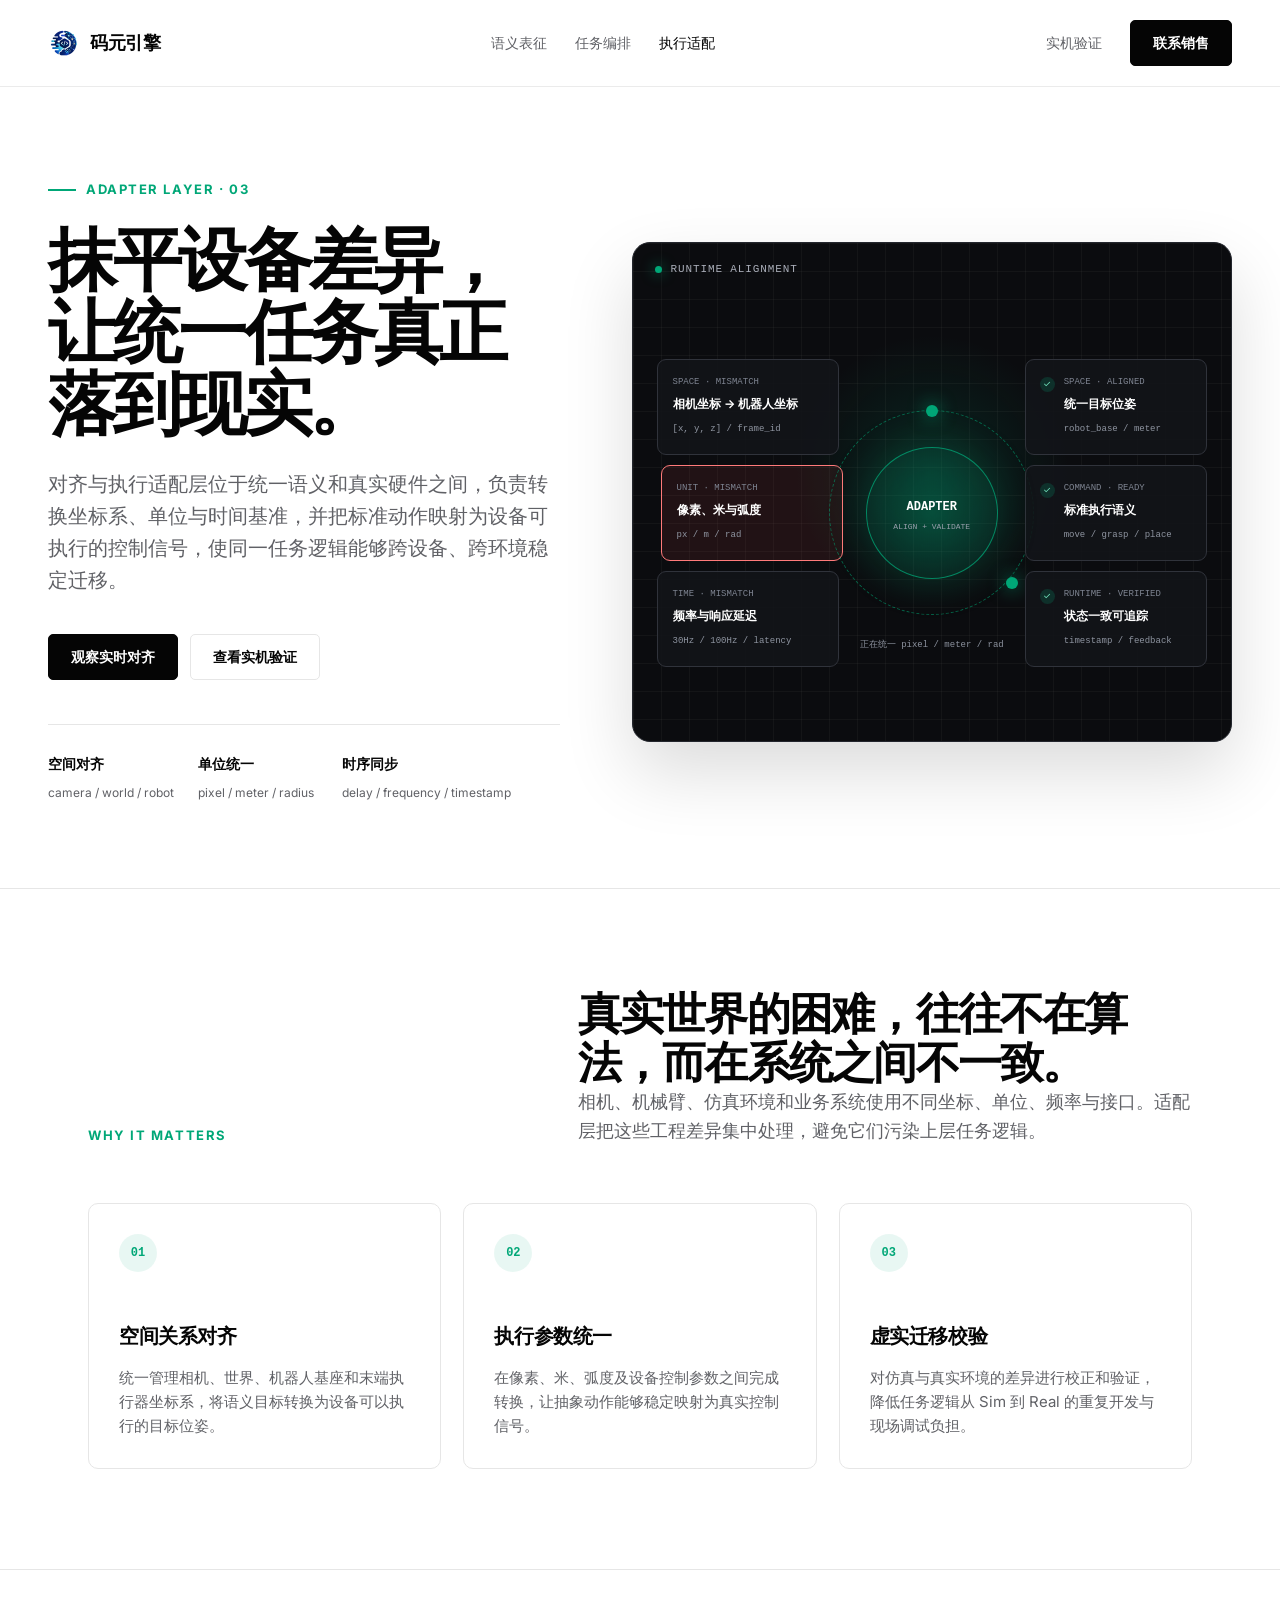
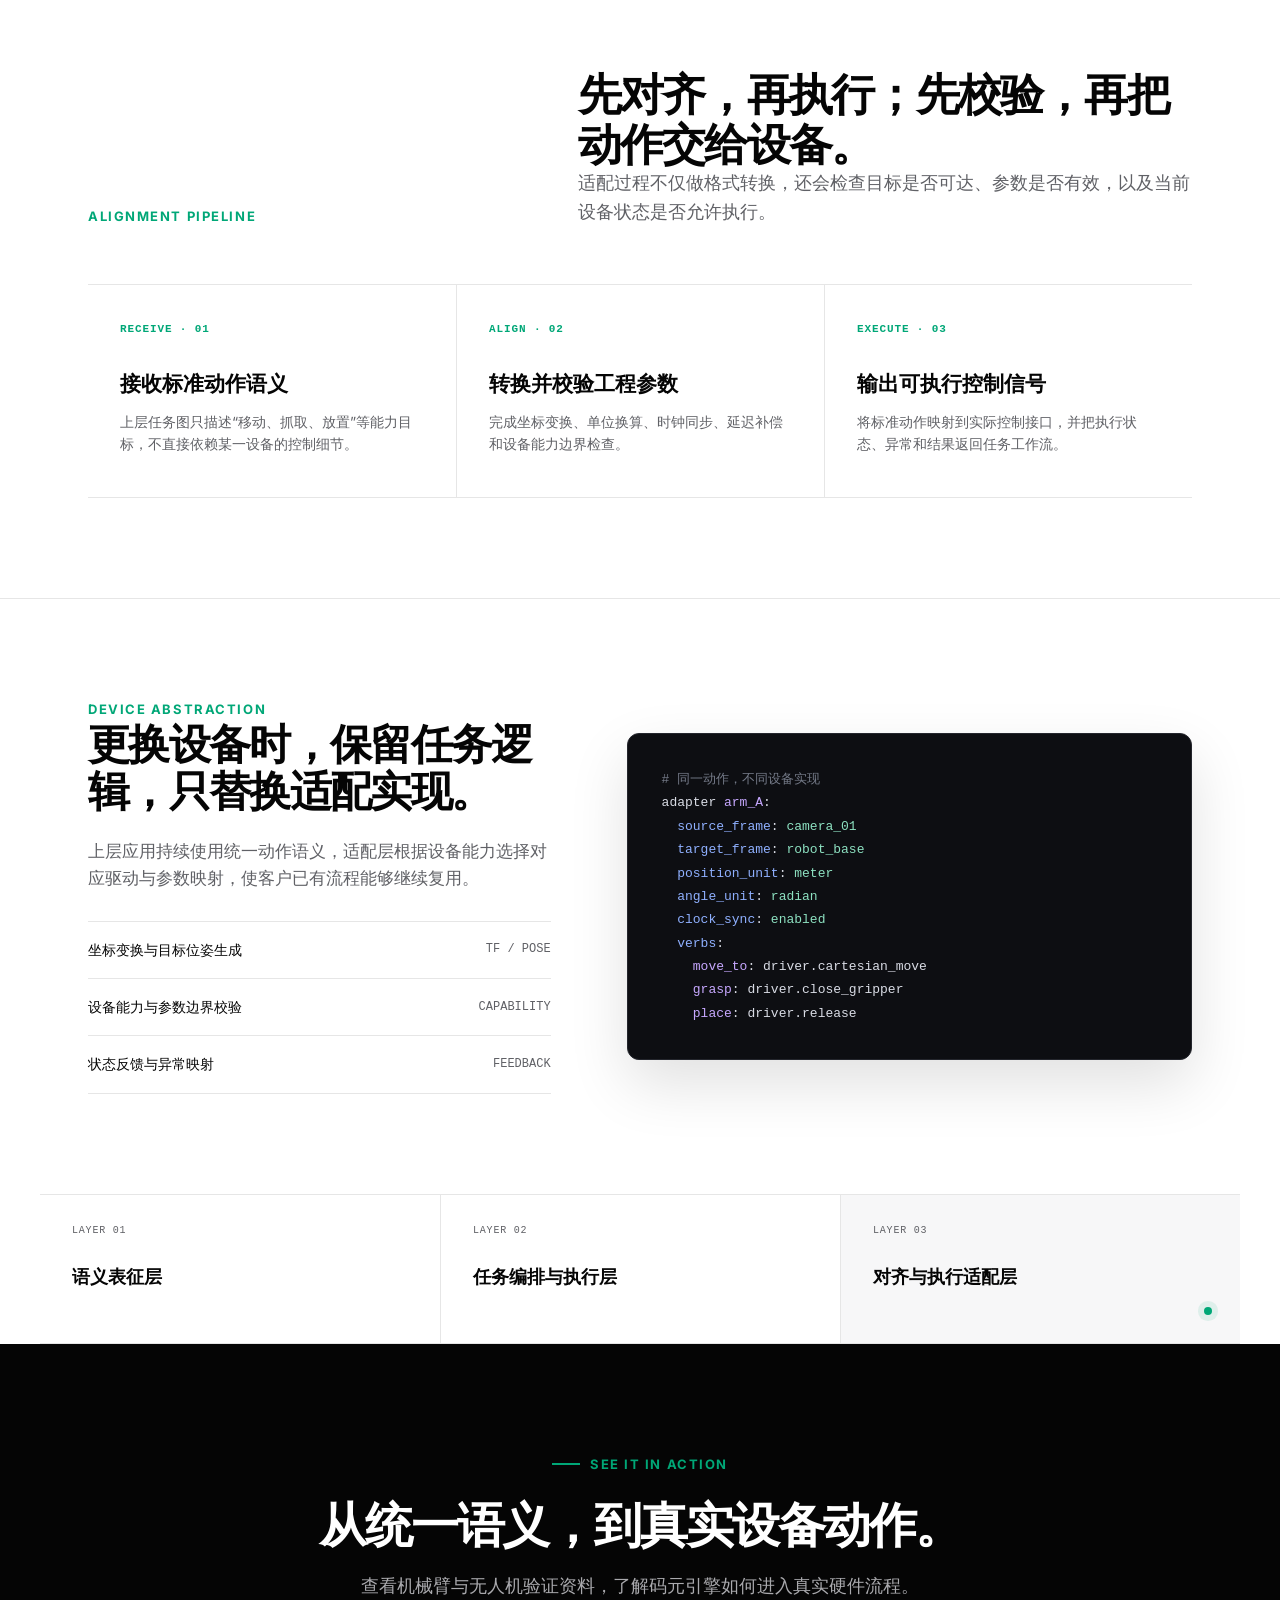
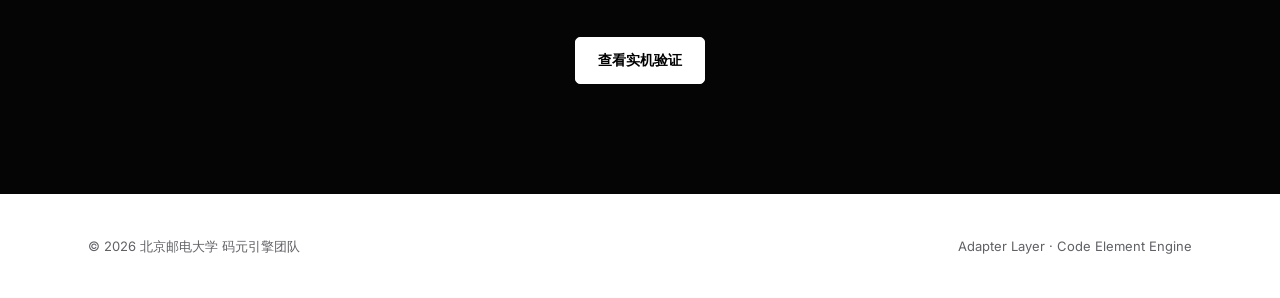
==== adapter-layer.html @ f0e6fe83 "Add interactive architecture layer pages" ====
<!DOCTYPE html>
<html lang="zh-CN">
<head>
    <meta charset="UTF-8">
    <meta name="viewport" content="width=device-width, initial-scale=1.0">
    <meta name="description" content="了解码元引擎对齐与执行适配层如何统一坐标系、单位、时间和设备控制接口，让任务逻辑稳定迁移到不同硬件。">
    <title>对齐与执行适配层 - 码元引擎</title>
    <link rel="icon" type="image/png" href="assets/favicon.png">
    <link rel="stylesheet" href="layers.css">
</head>
<body data-layer="adapter">
    <nav class="site-nav">
        <a class="brand" href="index.html" aria-label="码元引擎首页">
            <img src="assets/code-element-logo.png" alt="">
            <span>码元引擎</span>
        </a>
        <div class="nav-center" aria-label="技术层导航">
            <a href="semantic-layer.html">语义表征</a>
            <a href="workflow-layer.html">任务编排</a>
            <a href="adapter-layer.html" aria-current="page">执行适配</a>
        </div>
        <div class="nav-actions">
            <a href="validation.html">实机验证</a>
            <a class="button" href="contact.html">联系销售</a>
        </div>
    </nav>

    <main>
        <section class="layer-hero">
            <div class="layer-hero-copy">
                <div class="eyebrow">Adapter Layer · 03</div>
                <h1>抹平设备差异，让统一任务真正落到现实。</h1>
                <p class="lead">对齐与执行适配层位于统一语义和真实硬件之间，负责转换坐标系、单位与时间基准，并把标准动作映射为设备可执行的控制信号，使同一任务逻辑能够跨设备、跨环境稳定迁移。</p>
                <div class="hero-actions">
                    <a class="button" href="#visual">观察实时对齐</a>
                    <a class="button secondary" href="validation.html">查看实机验证</a>
                </div>
                <div class="hero-meta" aria-label="执行适配层能力摘要">
                    <div><strong>空间对齐</strong><span>camera / world / robot</span></div>
                    <div><strong>单位统一</strong><span>pixel / meter / radius</span></div>
                    <div><strong>时序同步</strong><span>delay / frequency / timestamp</span></div>
                </div>
            </div>

            <div class="visual-shell adapter-canvas" id="visual" aria-label="不同设备坐标、单位和时钟被统一对齐的动画示意">
                <div class="visual-label">Runtime alignment</div>
                <div class="mismatch-stack">
                    <div class="mismatch-card" data-mismatch>
                        <small>SPACE · MISMATCH</small><b>相机坐标 → 机器人坐标</b><span>[x, y, z] / frame_id</span>
                    </div>
                    <div class="mismatch-card" data-mismatch>
                        <small>UNIT · MISMATCH</small><b>像素、米与弧度</b><span>px / m / rad</span>
                    </div>
                    <div class="mismatch-card" data-mismatch>
                        <small>TIME · MISMATCH</small><b>频率与响应延迟</b><span>30Hz / 100Hz / latency</span>
                    </div>
                </div>
                <div class="adapter-core" aria-hidden="true">
                    <div class="adapter-orbit"></div>
                    <div class="adapter-engine">
                        <div><b>ADAPTER</b><span>ALIGN + VALIDATE</span></div>
                    </div>
                    <div class="adapter-state" data-adapter-state>正在转换 camera → robot 坐标</div>
                </div>
                <div class="aligned-stack">
                    <div class="aligned-card">
                        <small>SPACE · ALIGNED</small><b>统一目标位姿</b><span>robot_base / meter</span>
                    </div>
                    <div class="aligned-card">
                        <small>COMMAND · READY</small><b>标准执行语义</b><span>move / grasp / place</span>
                    </div>
                    <div class="aligned-card">
                        <small>RUNTIME · VERIFIED</small><b>状态一致可追踪</b><span>timestamp / feedback</span>
                    </div>
                </div>
            </div>
        </section>

        <section class="section">
            <div class="section-inner">
                <div class="section-head">
                    <div class="section-kicker">Why it matters</div>
                    <div>
                        <h2>真实世界的困难，往往不在算法，而在系统之间不一致。</h2>
                        <p>相机、机械臂、仿真环境和业务系统使用不同坐标、单位、频率与接口。适配层把这些工程差异集中处理，避免它们污染上层任务逻辑。</p>
                    </div>
                </div>
                <div class="value-grid">
                    <article class="value-card">
                        <div class="card-number">01</div>
                        <h3>空间关系对齐</h3>
                        <p>统一管理相机、世界、机器人基座和末端执行器坐标系，将语义目标转换为设备可以执行的目标位姿。</p>
                    </article>
                    <article class="value-card">
                        <div class="card-number">02</div>
                        <h3>执行参数统一</h3>
                        <p>在像素、米、弧度及设备控制参数之间完成转换，让抽象动作能够稳定映射为真实控制信号。</p>
                    </article>
                    <article class="value-card">
                        <div class="card-number">03</div>
                        <h3>虚实迁移校验</h3>
                        <p>对仿真与真实环境的差异进行校正和验证，降低任务逻辑从 Sim 到 Real 的重复开发与现场调试负担。</p>
                    </article>
                </div>
            </div>
        </section>

        <section class="section">
            <div class="section-inner">
                <div class="section-head">
                    <div class="section-kicker">Alignment pipeline</div>
                    <div>
                        <h2>先对齐，再执行；先校验，再把动作交给设备。</h2>
                        <p>适配过程不仅做格式转换，还会检查目标是否可达、参数是否有效，以及当前设备状态是否允许执行。</p>
                    </div>
                </div>
                <div class="process-strip">
                    <div class="process-step">
                        <small>RECEIVE · 01</small>
                        <h3>接收标准动作语义</h3>
                        <p>上层任务图只描述“移动、抓取、放置”等能力目标，不直接依赖某一设备的控制细节。</p>
                    </div>
                    <div class="process-step">
                        <small>ALIGN · 02</small>
                        <h3>转换并校验工程参数</h3>
                        <p>完成坐标变换、单位换算、时钟同步、延迟补偿和设备能力边界检查。</p>
                    </div>
                    <div class="process-step">
                        <small>EXECUTE · 03</small>
                        <h3>输出可执行控制信号</h3>
                        <p>将标准动作映射到实际控制接口，并把执行状态、异常和结果返回任务工作流。</p>
                    </div>
                </div>
            </div>
        </section>

        <section class="section">
            <div class="section-inner split-panel">
                <div>
                    <div class="section-kicker">Device abstraction</div>
                    <h2>更换设备时，保留任务逻辑，只替换适配实现。</h2>
                    <p>上层应用持续使用统一动作语义，适配层根据设备能力选择对应驱动与参数映射，使客户已有流程能够继续复用。</p>
                    <ul class="capability-list">
                        <li><span>坐标变换与目标位姿生成</span><span>TF / POSE</span></li>
                        <li><span>设备能力与参数边界校验</span><span>CAPABILITY</span></li>
                        <li><span>状态反馈与异常映射</span><span>FEEDBACK</span></li>
                    </ul>
                </div>
                <pre class="code-panel" aria-label="适配器配置示例"><span class="comment"># 同一动作，不同设备实现</span>
adapter <span class="verb">arm_A</span>:
  <span class="key">source_frame</span>: <span class="value">camera_01</span>
  <span class="key">target_frame</span>: <span class="value">robot_base</span>
  <span class="key">position_unit</span>: <span class="value">meter</span>
  <span class="key">angle_unit</span>: <span class="value">radian</span>
  <span class="key">clock_sync</span>: <span class="value">enabled</span>
  <span class="key">verbs</span>:
    <span class="verb">move_to</span>: driver.cartesian_move
    <span class="verb">grasp</span>: driver.close_gripper
    <span class="verb">place</span>: driver.release</pre>
            </div>
        </section>

        <nav class="layer-switch" aria-label="浏览技术层">
            <a href="semantic-layer.html"><small>LAYER 01</small><strong>语义表征层</strong></a>
            <a href="workflow-layer.html"><small>LAYER 02</small><strong>任务编排与执行层</strong></a>
            <a href="adapter-layer.html" aria-current="page"><small>LAYER 03</small><strong>对齐与执行适配层</strong></a>
        </nav>

        <section class="next-cta">
            <div class="eyebrow">See it in action</div>
            <h2>从统一语义，到真实设备动作。</h2>
            <p>查看机械臂与无人机验证资料，了解码元引擎如何进入真实硬件流程。</p>
            <a class="button" href="validation.html">查看实机验证</a>
        </section>
    </main>

    <footer class="site-footer">
        <div>© 2026 北京邮电大学 码元引擎团队</div>
        <div>Adapter Layer · Code Element Engine</div>
    </footer>
    <script src="layers.js"></script>
</body>
</html>
---- layers.css ----
@import url('https://fonts.googleapis.com/css2?family=Inter:wght@300;400;500;600;700&display=swap');

:root {
    --bg: #ffffff;
    --text: #050505;
    --muted: #606166;
    --line: #e6e6e6;
    --soft: #f7f7f8;
    --panel: #0b0c0f;
    --panel-soft: #14161b;
    --accent: #315efb;
    --accent-rgb: 49, 94, 251;
}

body[data-layer="workflow"] {
    --accent: #7357ff;
    --accent-rgb: 115, 87, 255;
}

body[data-layer="adapter"] {
    --accent: #00a777;
    --accent-rgb: 0, 167, 119;
}

* {
    box-sizing: border-box;
    margin: 0;
    padding: 0;
}

html {
    scroll-behavior: smooth;
}

body {
    background: var(--bg);
    color: var(--text);
    font-family: 'Inter', -apple-system, BlinkMacSystemFont, "Segoe UI", Roboto, "Helvetica Neue", Arial, sans-serif;
    line-height: 1.6;
    -webkit-font-smoothing: antialiased;
}

a {
    color: inherit;
}

.site-nav {
    position: sticky;
    top: 0;
    z-index: 100;
    display: flex;
    align-items: center;
    justify-content: space-between;
    padding: 20px 48px;
    background: rgba(255, 255, 255, 0.92);
    border-bottom: 1px solid rgba(230, 230, 230, 0.8);
    backdrop-filter: blur(16px);
}

.brand {
    display: flex;
    align-items: center;
    gap: 10px;
    color: var(--text);
    font-size: 18px;
    font-weight: 700;
    letter-spacing: -0.3px;
    text-decoration: none;
}

.brand img {
    width: 32px;
    height: 32px;
    object-fit: contain;
}

.nav-center,
.nav-actions {
    display: flex;
    align-items: center;
    gap: 28px;
}

.nav-center a,
.nav-actions > a:not(.button) {
    color: var(--muted);
    font-size: 14px;
    font-weight: 500;
    text-decoration: none;
    transition: color 180ms ease;
}

.nav-center a:hover,
.nav-center a[aria-current="page"],
.nav-actions > a:not(.button):hover {
    color: var(--text);
}

.button {
    display: inline-flex;
    align-items: center;
    justify-content: center;
    min-height: 44px;
    padding: 11px 22px;
    border: 1px solid var(--text);
    border-radius: 5px;
    background: var(--text);
    color: #fff;
    font-size: 14px;
    font-weight: 600;
    text-decoration: none;
    transition: transform 180ms ease, background 180ms ease, border-color 180ms ease;
}

.button:hover {
    background: #303030;
    transform: translateY(-1px);
}

.button.secondary {
    background: transparent;
    border-color: var(--line);
    color: var(--text);
}

.button.secondary:hover {
    background: var(--soft);
    border-color: #c9c9c9;
}

.layer-hero {
    display: grid;
    grid-template-columns: minmax(0, 0.92fr) minmax(520px, 1.08fr);
    gap: 72px;
    align-items: center;
    max-width: 1280px;
    min-height: 680px;
    margin: 0 auto;
    padding: 92px 48px 84px;
}

.eyebrow {
    display: flex;
    align-items: center;
    gap: 10px;
    margin-bottom: 24px;
    color: var(--accent);
    font-size: 13px;
    font-weight: 700;
    letter-spacing: 0.12em;
    text-transform: uppercase;
}

.eyebrow::before {
    width: 28px;
    height: 2px;
    background: var(--accent);
    content: "";
}

.layer-hero h1 {
    max-width: 650px;
    margin-bottom: 28px;
    font-size: clamp(52px, 5.4vw, 76px);
    font-weight: 700;
    letter-spacing: -0.055em;
    line-height: 1.04;
}

.layer-hero .lead {
    max-width: 620px;
    margin-bottom: 38px;
    color: var(--muted);
    font-size: 20px;
    font-weight: 300;
}

.hero-actions {
    display: flex;
    flex-wrap: wrap;
    gap: 12px;
}

.hero-meta {
    display: flex;
    flex-wrap: wrap;
    gap: 24px;
    margin-top: 44px;
    padding-top: 28px;
    border-top: 1px solid var(--line);
}

.hero-meta div {
    min-width: 120px;
}

.hero-meta strong {
    display: block;
    margin-bottom: 3px;
    font-size: 14px;
}

.hero-meta span {
    color: var(--muted);
    font-size: 12px;
}

.visual-shell {
    position: relative;
    min-height: 500px;
    overflow: hidden;
    border: 1px solid #23262d;
    border-radius: 18px;
    background:
        radial-gradient(circle at 50% 46%, rgba(var(--accent-rgb), 0.17), transparent 34%),
        linear-gradient(rgba(255, 255, 255, 0.035) 1px, transparent 1px),
        linear-gradient(90deg, rgba(255, 255, 255, 0.035) 1px, transparent 1px),
        var(--panel);
    background-size: auto, 28px 28px, 28px 28px, auto;
    box-shadow: 0 30px 70px rgba(0, 0, 0, 0.14);
    color: #fff;
}

.visual-shell::before {
    position: absolute;
    inset: 0;
    background: linear-gradient(110deg, transparent 35%, rgba(255, 255, 255, 0.045) 50%, transparent 65%);
    content: "";
    transform: translateX(-100%);
    animation: shellScan 7s ease-in-out infinite;
    pointer-events: none;
}

.visual-label {
    position: absolute;
    top: 18px;
    left: 22px;
    z-index: 3;
    display: flex;
    align-items: center;
    gap: 9px;
    color: #a9adb8;
    font-family: "Courier New", monospace;
    font-size: 11px;
    letter-spacing: 0.08em;
    text-transform: uppercase;
}

.visual-label::before {
    width: 7px;
    height: 7px;
    border-radius: 50%;
    background: var(--accent);
    box-shadow: 0 0 14px rgba(var(--accent-rgb), 0.9);
    content: "";
    animation: indicatorPulse 1.8s ease-in-out infinite;
}

.section {
    border-top: 1px solid var(--line);
}

.section-inner {
    max-width: 1200px;
    margin: 0 auto;
    padding: 100px 48px;
}

.section-head {
    display: grid;
    grid-template-columns: 0.8fr 1.2fr;
    gap: 80px;
    align-items: end;
    margin-bottom: 58px;
}

.section-kicker {
    color: var(--accent);
    font-size: 13px;
    font-weight: 700;
    letter-spacing: 0.12em;
    text-transform: uppercase;
}

.section-head h2 {
    max-width: 700px;
    font-size: 44px;
    letter-spacing: -0.04em;
    line-height: 1.12;
}

.section-head p {
    max-width: 690px;
    color: var(--muted);
    font-size: 18px;
}

.value-grid {
    display: grid;
    grid-template-columns: repeat(3, 1fr);
    gap: 22px;
}

.value-card {
    min-height: 260px;
    padding: 30px;
    border: 1px solid var(--line);
    border-radius: 10px;
    background: #fff;
    transition: transform 220ms ease, border-color 220ms ease, box-shadow 220ms ease;
}

.value-card:hover {
    transform: translateY(-4px);
    border-color: rgba(var(--accent-rgb), 0.42);
    box-shadow: 0 18px 45px rgba(0, 0, 0, 0.07);
}

.card-number {
    display: flex;
    align-items: center;
    justify-content: center;
    width: 38px;
    height: 38px;
    margin-bottom: 48px;
    border-radius: 50%;
    background: rgba(var(--accent-rgb), 0.09);
    color: var(--accent);
    font-family: "Courier New", monospace;
    font-size: 12px;
    font-weight: 700;
}

.value-card h3 {
    margin-bottom: 14px;
    font-size: 20px;
    letter-spacing: -0.02em;
}

.value-card p {
    color: var(--muted);
    font-size: 15px;
}

.process-strip {
    display: grid;
    grid-template-columns: repeat(3, 1fr);
    border-top: 1px solid var(--line);
    border-bottom: 1px solid var(--line);
}

.process-step {
    position: relative;
    padding: 36px 32px 42px;
}

.process-step + .process-step {
    border-left: 1px solid var(--line);
}

.process-step small {
    display: block;
    margin-bottom: 28px;
    color: var(--accent);
    font-family: "Courier New", monospace;
    font-size: 11px;
    font-weight: 700;
    letter-spacing: 0.08em;
}

.process-step h3 {
    margin-bottom: 10px;
    font-size: 21px;
}

.process-step p {
    color: var(--muted);
    font-size: 14px;
}

.split-panel {
    display: grid;
    grid-template-columns: 0.9fr 1.1fr;
    gap: 76px;
    align-items: center;
}

.split-panel h2 {
    margin-bottom: 24px;
    font-size: 42px;
    letter-spacing: -0.04em;
    line-height: 1.12;
}

.split-panel > div > p {
    margin-bottom: 28px;
    color: var(--muted);
    font-size: 17px;
}

.capability-list {
    border-top: 1px solid var(--line);
}

.capability-list li {
    display: flex;
    align-items: center;
    justify-content: space-between;
    gap: 20px;
    padding: 17px 0;
    border-bottom: 1px solid var(--line);
    font-size: 14px;
    list-style: none;
}

.capability-list span:last-child {
    color: var(--muted);
    font-family: "Courier New", monospace;
    font-size: 12px;
}

.code-panel {
    overflow: auto;
    padding: 34px;
    border: 1px solid #24262d;
    border-radius: 12px;
    background: #0d0e12;
    color: #d9dce5;
    font-family: "Courier New", monospace;
    font-size: 13px;
    line-height: 1.8;
    box-shadow: 0 24px 60px rgba(0, 0, 0, 0.12);
}

.code-panel .comment { color: #747a88; }
.code-panel .key { color: #8fb0ff; }
.code-panel .value { color: #8de1c1; }
.code-panel .verb { color: #c7a8ff; }

.layer-switch {
    display: grid;
    grid-template-columns: repeat(3, 1fr);
    max-width: 1200px;
    margin: 0 auto;
    border-top: 1px solid var(--line);
    border-bottom: 1px solid var(--line);
}

.layer-switch a {
    position: relative;
    min-height: 148px;
    padding: 28px 32px;
    text-decoration: none;
    transition: background 180ms ease;
}

.layer-switch a + a {
    border-left: 1px solid var(--line);
}

.layer-switch a:hover,
.layer-switch a[aria-current="page"] {
    background: var(--soft);
}

.layer-switch small {
    display: block;
    margin-bottom: 24px;
    color: var(--muted);
    font-family: "Courier New", monospace;
    font-size: 10px;
    letter-spacing: 0.08em;
}

.layer-switch strong {
    font-size: 18px;
}

.layer-switch a[aria-current="page"]::after {
    position: absolute;
    right: 28px;
    bottom: 28px;
    width: 8px;
    height: 8px;
    border-radius: 50%;
    background: var(--accent);
    content: "";
    box-shadow: 0 0 0 6px rgba(var(--accent-rgb), 0.1);
}

.next-cta {
    padding: 110px 24px;
    background: #050505;
    color: #fff;
    text-align: center;
}

.next-cta .eyebrow {
    justify-content: center;
}

.next-cta h2 {
    max-width: 800px;
    margin: 0 auto 22px;
    font-size: 48px;
    letter-spacing: -0.045em;
    line-height: 1.08;
}

.next-cta p {
    max-width: 650px;
    margin: 0 auto 36px;
    color: #a9a9ad;
    font-size: 18px;
}

.next-cta .button {
    border-color: #fff;
    background: #fff;
    color: #000;
}

.site-footer {
    display: flex;
    justify-content: space-between;
    max-width: 1200px;
    margin: 0 auto;
    padding: 42px 48px;
    color: var(--muted);
    font-size: 13px;
}

/* Semantic visualization */
.semantic-canvas {
    display: grid;
    grid-template-columns: 0.9fr 52px 1fr 52px 1fr;
    gap: 8px;
    align-items: center;
    padding: 62px 24px 26px;
}

.signal-stack {
    display: grid;
    gap: 10px;
}

.signal-card,
.code-object {
    position: relative;
    overflow: hidden;
    padding: 14px;
    border: 1px solid #2d3038;
    border-radius: 9px;
    background: rgba(18, 20, 25, 0.88);
}

.signal-card::after {
    position: absolute;
    inset: 0;
    background: linear-gradient(90deg, transparent, rgba(var(--accent-rgb), 0.12), transparent);
    content: "";
    transform: translateX(-100%);
    animation: signalSweep 3.8s ease-in-out infinite;
}

.signal-card:nth-child(2)::after { animation-delay: 0.8s; }
.signal-card:nth-child(3)::after { animation-delay: 1.6s; }
.signal-card:nth-child(4)::after { animation-delay: 2.4s; }

.signal-card b {
    display: block;
    margin-bottom: 2px;
    font-size: 12px;
}

.signal-card small {
    color: #7f8490;
    font-family: "Courier New", monospace;
    font-size: 9px;
}

.flow-rail {
    position: relative;
    height: 2px;
    background: #30333b;
}

.flow-rail::after {
    position: absolute;
    top: -3px;
    left: 0;
    width: 8px;
    height: 8px;
    border-radius: 50%;
    background: var(--accent);
    box-shadow: 0 0 14px rgba(var(--accent-rgb), 0.9);
    content: "";
    animation: flowDot 2.2s linear infinite;
}

.semantic-core {
    position: relative;
    display: flex;
    align-items: center;
    justify-content: center;
    min-height: 240px;
}

.semantic-ring {
    position: absolute;
    width: 190px;
    height: 190px;
    border: 1px solid rgba(var(--accent-rgb), 0.45);
    border-radius: 50%;
    animation: ringSpin 9s linear infinite;
}

.semantic-ring::before,
.semantic-ring::after {
    position: absolute;
    width: 8px;
    height: 8px;
    border-radius: 50%;
    background: var(--accent);
    box-shadow: 0 0 14px rgba(var(--accent-rgb), 0.9);
    content: "";
}

.semantic-ring::before { top: 20px; left: 26px; }
.semantic-ring::after { right: 12px; bottom: 38px; }

.semantic-ring.ring-two {
    width: 144px;
    height: 144px;
    border-style: dashed;
    animation-direction: reverse;
    animation-duration: 6s;
}

.core-cube {
    position: relative;
    z-index: 2;
    display: grid;
    width: 82px;
    height: 82px;
    place-items: center;
    border: 1px solid rgba(var(--accent-rgb), 0.8);
    border-radius: 14px;
    background: linear-gradient(145deg, rgba(var(--accent-rgb), 0.35), rgba(var(--accent-rgb), 0.08));
    color: #fff;
    font-family: "Courier New", monospace;
    font-size: 12px;
    font-weight: 700;
    box-shadow: 0 0 36px rgba(var(--accent-rgb), 0.28);
    animation: cubeFloat 3s ease-in-out infinite;
}

.code-object {
    padding: 17px;
    font-family: "Courier New", monospace;
    font-size: 9px;
    line-height: 1.75;
}

.code-object .line {
    opacity: 0.3;
    animation: codeLine 4s ease-in-out infinite;
}

.code-object .line:nth-child(2) { animation-delay: 0.45s; }
.code-object .line:nth-child(3) { animation-delay: 0.9s; }
.code-object .line:nth-child(4) { animation-delay: 1.35s; }
.code-object .line:nth-child(5) { animation-delay: 1.8s; }
.code-object .line:nth-child(6) { animation-delay: 2.25s; }

.code-object .token { color: #88aaff; }
.code-object .data { color: #85d9b8; }

/* Workflow visualization */
.workflow-canvas {
    padding: 72px 24px 30px;
}

.workflow-map {
    position: relative;
    display: grid;
    grid-template-columns: repeat(5, minmax(82px, 1fr));
    grid-template-rows: 1fr 1fr;
    gap: 64px 14px;
    min-height: 370px;
    padding-top: 26px;
}

.workflow-lines {
    position: absolute;
    inset: 0;
    z-index: 0;
    width: 100%;
    height: 100%;
    overflow: visible;
}

.workflow-lines path {
    fill: none;
    stroke: #343741;
    stroke-width: 1.5;
    stroke-dasharray: 7 7;
    animation: lineTravel 8s linear infinite;
}

.workflow-lines path.feedback {
    stroke: rgba(var(--accent-rgb), 0.6);
    animation-direction: reverse;
}

.workflow-node {
    position: relative;
    z-index: 2;
    align-self: center;
    min-height: 112px;
    padding: 16px;
    border: 1px solid #30333c;
    border-radius: 10px;
    background: rgba(18, 20, 25, 0.94);
    transition: border-color 240ms ease, background 240ms ease, transform 240ms ease, box-shadow 240ms ease;
}

.workflow-node.active {
    transform: translateY(-4px);
    border-color: var(--accent);
    background: rgba(var(--accent-rgb), 0.16);
    box-shadow: 0 0 28px rgba(var(--accent-rgb), 0.22);
}

.workflow-node small {
    display: block;
    margin-bottom: 18px;
    color: #777d8b;
    font-family: "Courier New", monospace;
    font-size: 9px;
}

.workflow-node b {
    display: block;
    margin-bottom: 5px;
    font-size: 12px;
}

.workflow-node span {
    color: #848a97;
    font-size: 9px;
}

.workflow-node.feedback-node {
    grid-column: 3;
    grid-row: 2;
}

.runtime-bar {
    position: absolute;
    right: 22px;
    bottom: 18px;
    left: 22px;
    display: flex;
    align-items: center;
    gap: 12px;
    color: #9297a2;
    font-family: "Courier New", monospace;
    font-size: 9px;
}

.runtime-track {
    flex: 1;
    height: 3px;
    overflow: hidden;
    border-radius: 2px;
    background: #292c34;
}

.runtime-progress {
    display: block;
    width: 12%;
    height: 100%;
    background: var(--accent);
    box-shadow: 0 0 12px rgba(var(--accent-rgb), 0.8);
    transition: width 500ms ease;
}

/* Adapter visualization */
.adapter-canvas {
    display: grid;
    grid-template-columns: 1fr 0.8fr 1fr;
    gap: 20px;
    align-items: center;
    padding: 72px 24px 30px;
}

.mismatch-stack,
.aligned-stack {
    display: grid;
    gap: 10px;
}

.mismatch-card,
.aligned-card {
    padding: 15px;
    border: 1px solid #30333b;
    border-radius: 9px;
    background: rgba(18, 20, 25, 0.9);
    transition: border-color 220ms ease, background 220ms ease, transform 220ms ease;
}

.mismatch-card.active {
    transform: translateX(4px);
    border-color: #ff7a7a;
    background: rgba(255, 85, 85, 0.09);
}

.mismatch-card small,
.aligned-card small {
    display: block;
    margin-bottom: 5px;
    color: #7e8491;
    font-family: "Courier New", monospace;
    font-size: 9px;
}

.mismatch-card b,
.aligned-card b {
    display: block;
    font-size: 12px;
}

.mismatch-card span,
.aligned-card span {
    color: #8f95a1;
    font-family: "Courier New", monospace;
    font-size: 9px;
}

.aligned-card {
    position: relative;
    padding-left: 38px;
}

.aligned-card::before {
    position: absolute;
    top: 17px;
    left: 14px;
    display: grid;
    width: 15px;
    height: 15px;
    place-items: center;
    border-radius: 50%;
    background: rgba(var(--accent-rgb), 0.2);
    color: #74e6bf;
    content: "✓";
    font-size: 9px;
}

.adapter-core {
    position: relative;
    display: flex;
    align-items: center;
    justify-content: center;
    min-height: 300px;
}

.adapter-orbit {
    position: absolute;
    width: 205px;
    height: 205px;
    border: 1px dashed rgba(var(--accent-rgb), 0.55);
    border-radius: 50%;
    animation: ringSpin 8s linear infinite;
}

.adapter-orbit::before,
.adapter-orbit::after {
    position: absolute;
    width: 12px;
    height: 12px;
    border-radius: 50%;
    background: var(--accent);
    box-shadow: 0 0 18px rgba(var(--accent-rgb), 0.9);
    content: "";
}

.adapter-orbit::before { top: -6px; left: calc(50% - 6px); }
.adapter-orbit::after { right: 15px; bottom: 25px; }

.adapter-engine {
    position: relative;
    z-index: 2;
    display: grid;
    width: 132px;
    height: 132px;
    place-items: center;
    padding: 18px;
    border: 1px solid rgba(var(--accent-rgb), 0.75);
    border-radius: 50%;
    background: radial-gradient(circle, rgba(var(--accent-rgb), 0.35), rgba(var(--accent-rgb), 0.08));
    text-align: center;
    box-shadow: 0 0 42px rgba(var(--accent-rgb), 0.24);
}

.adapter-engine b {
    font-family: "Courier New", monospace;
    font-size: 12px;
}

.adapter-engine span {
    display: block;
    margin-top: 4px;
    color: #99a0ac;
    font-family: "Courier New", monospace;
    font-size: 8px;
}

.adapter-state {
    position: absolute;
    right: 0;
    bottom: 10px;
    left: 0;
    color: #8c929e;
    font-family: "Courier New", monospace;
    font-size: 9px;
    text-align: center;
}

@keyframes shellScan {
    0%, 28% { transform: translateX(-100%); }
    68%, 100% { transform: translateX(100%); }
}

@keyframes indicatorPulse {
    0%, 100% { opacity: 0.45; transform: scale(0.8); }
    50% { opacity: 1; transform: scale(1.15); }
}

@keyframes signalSweep {
    0%, 20% { transform: translateX(-100%); }
    65%, 100% { transform: translateX(100%); }
}

@keyframes flowDot {
    from { left: 0; }
    to { left: calc(100% - 8px); }
}

@keyframes ringSpin {
    to { transform: rotate(360deg); }
}

@keyframes cubeFloat {
    0%, 100% { transform: translateY(-3px); }
    50% { transform: translateY(5px); }
}

@keyframes codeLine {
    0%, 100% { opacity: 0.25; }
    35%, 62% { opacity: 1; }
}

@keyframes lineTravel {
    to { stroke-dashoffset: -112; }
}

@media (max-width: 1050px) {
    .nav-center { display: none; }
    .layer-hero {
        grid-template-columns: 1fr;
        gap: 50px;
        padding-top: 72px;
    }
    .layer-hero-copy { max-width: 820px; }
    .visual-shell { min-height: 520px; }
    .section-head { grid-template-columns: 1fr; gap: 18px; }
}

@media (max-width: 760px) {
    .site-nav { padding: 17px 20px; }
    .brand { font-size: 16px; }
    .brand img { width: 28px; height: 28px; }
    .nav-actions > a:not(.button) { display: none; }
    .button { min-height: 42px; padding: 10px 17px; }
    .layer-hero {
        min-height: auto;
        padding: 70px 20px 64px;
    }
    .layer-hero h1 { font-size: 48px; }
    .layer-hero .lead { font-size: 17px; }
    .hero-meta { gap: 18px; }
    .visual-shell { min-height: 620px; border-radius: 12px; }
    .section-inner { padding: 72px 20px; }
    .section-head { margin-bottom: 38px; }
    .section-head h2, .split-panel h2 { font-size: 34px; }
    .section-head p { font-size: 16px; }
    .value-grid, .process-strip, .split-panel, .layer-switch { grid-template-columns: 1fr; }
    .value-card { min-height: 230px; }
    .process-step + .process-step, .layer-switch a + a { border-left: 0; border-top: 1px solid var(--line); }
    .split-panel { gap: 42px; }
    .layer-switch a { min-height: 116px; }
    .next-cta { padding: 82px 20px; }
    .next-cta h2 { font-size: 38px; }
    .site-footer { flex-direction: column; gap: 12px; padding: 32px 20px; }

    .semantic-canvas {
        grid-template-columns: 1fr;
        gap: 16px;
        padding: 66px 18px 22px;
    }
    .signal-stack { grid-template-columns: 1fr 1fr; }
    .flow-rail { width: 2px; height: 32px; margin: 0 auto; }
    .flow-rail::after { top: 0; left: -3px; animation: flowDotVertical 1.8s linear infinite; }
    .semantic-core { min-height: 210px; }

    .workflow-canvas { padding: 66px 16px 24px; }
    .workflow-map {
        grid-template-columns: 1fr 1fr;
        grid-template-rows: repeat(3, 1fr);
        gap: 12px;
        min-height: 470px;
        padding-bottom: 52px;
    }
    .workflow-lines { display: none; }
    .workflow-node.feedback-node { grid-column: 2; grid-row: 3; }
    .workflow-node { min-height: 102px; }

    .adapter-canvas {
        grid-template-columns: 1fr;
        gap: 12px;
        padding: 68px 18px 24px;
    }
    .mismatch-stack, .aligned-stack { grid-template-columns: repeat(3, 1fr); }
    .mismatch-card, .aligned-card { min-width: 0; padding: 12px; }
    .mismatch-card b, .aligned-card b { font-size: 10px; }
    .mismatch-card span, .aligned-card span { font-size: 8px; }
    .aligned-card { padding-left: 12px; padding-top: 34px; }
    .aligned-card::before { top: 11px; left: 12px; }
    .adapter-core { min-height: 250px; }
}

@keyframes flowDotVertical {
    from { top: 0; }
    to { top: calc(100% - 8px); }
}

@media (prefers-reduced-motion: reduce) {
    *, *::before, *::after {
        scroll-behavior: auto !important;
        animation-duration: 0.01ms !important;
        animation-iteration-count: 1 !important;
        transition-duration: 0.01ms !important;
    }
}
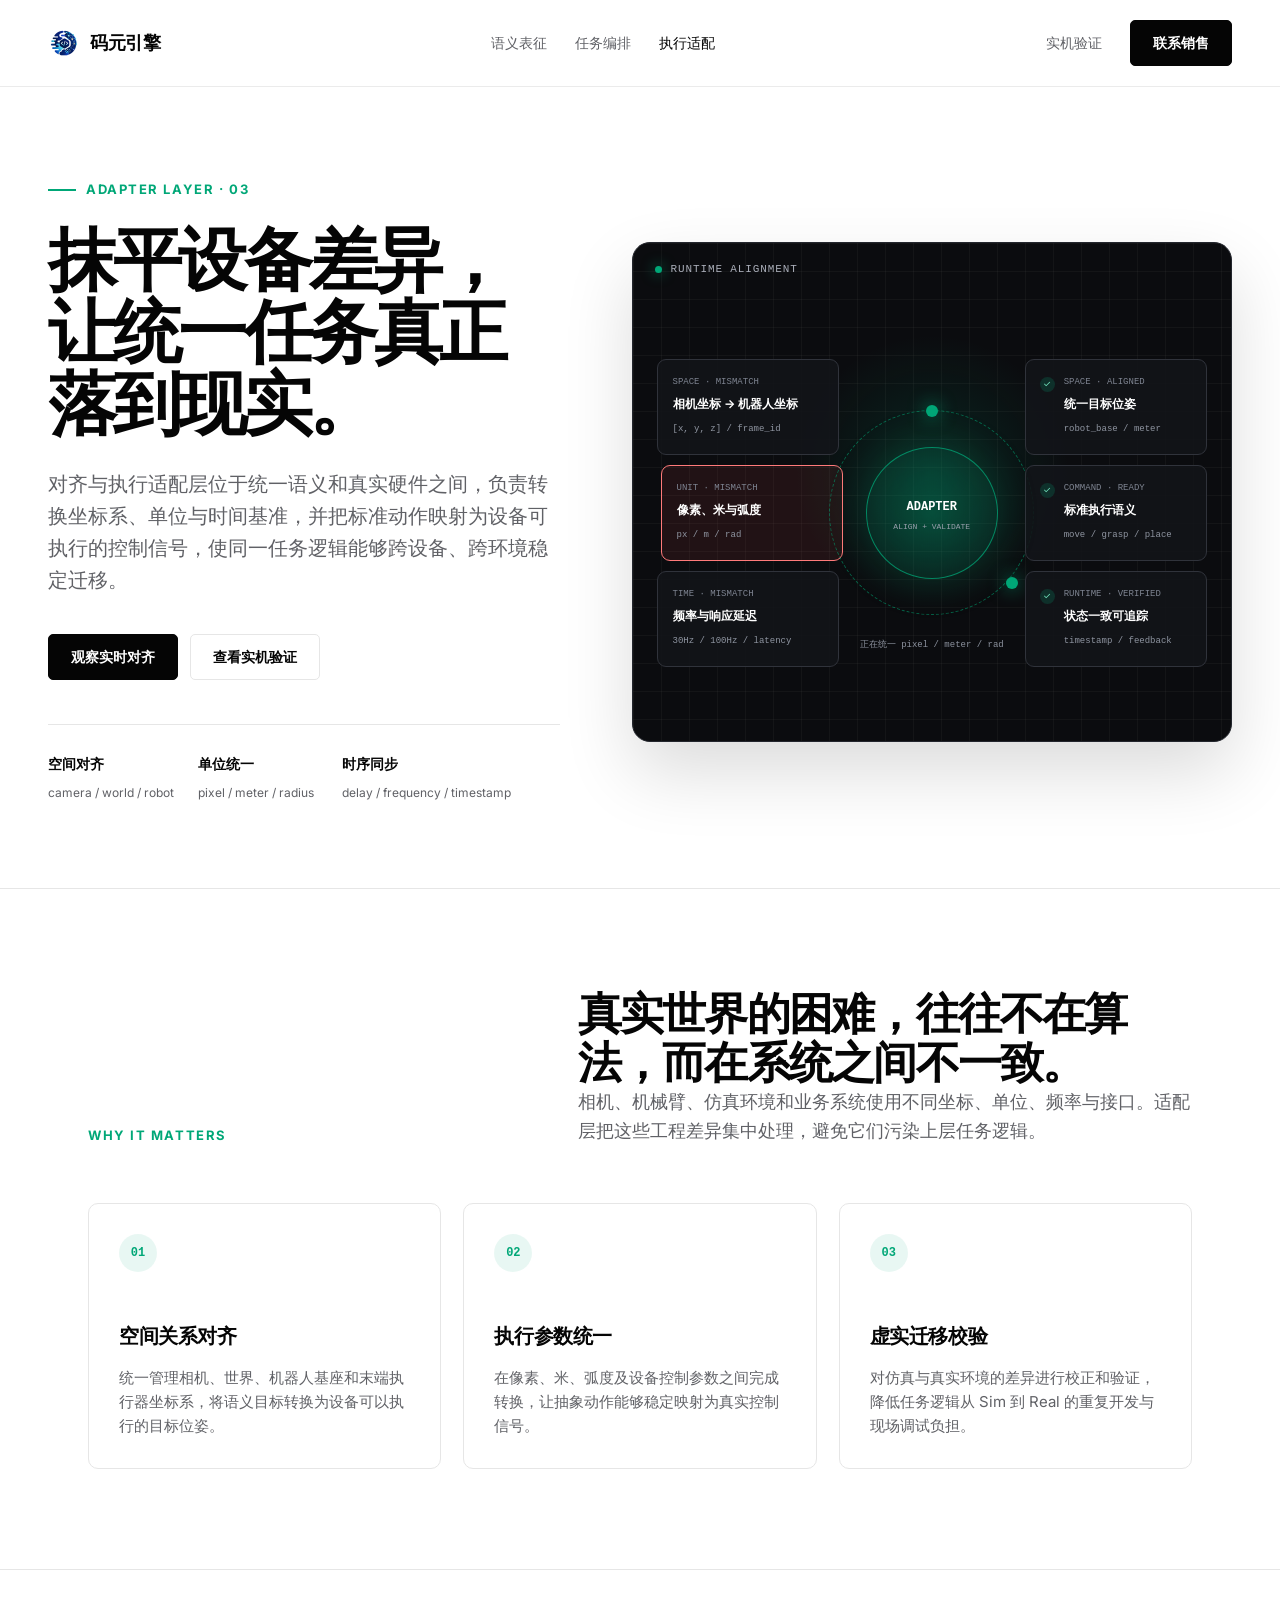
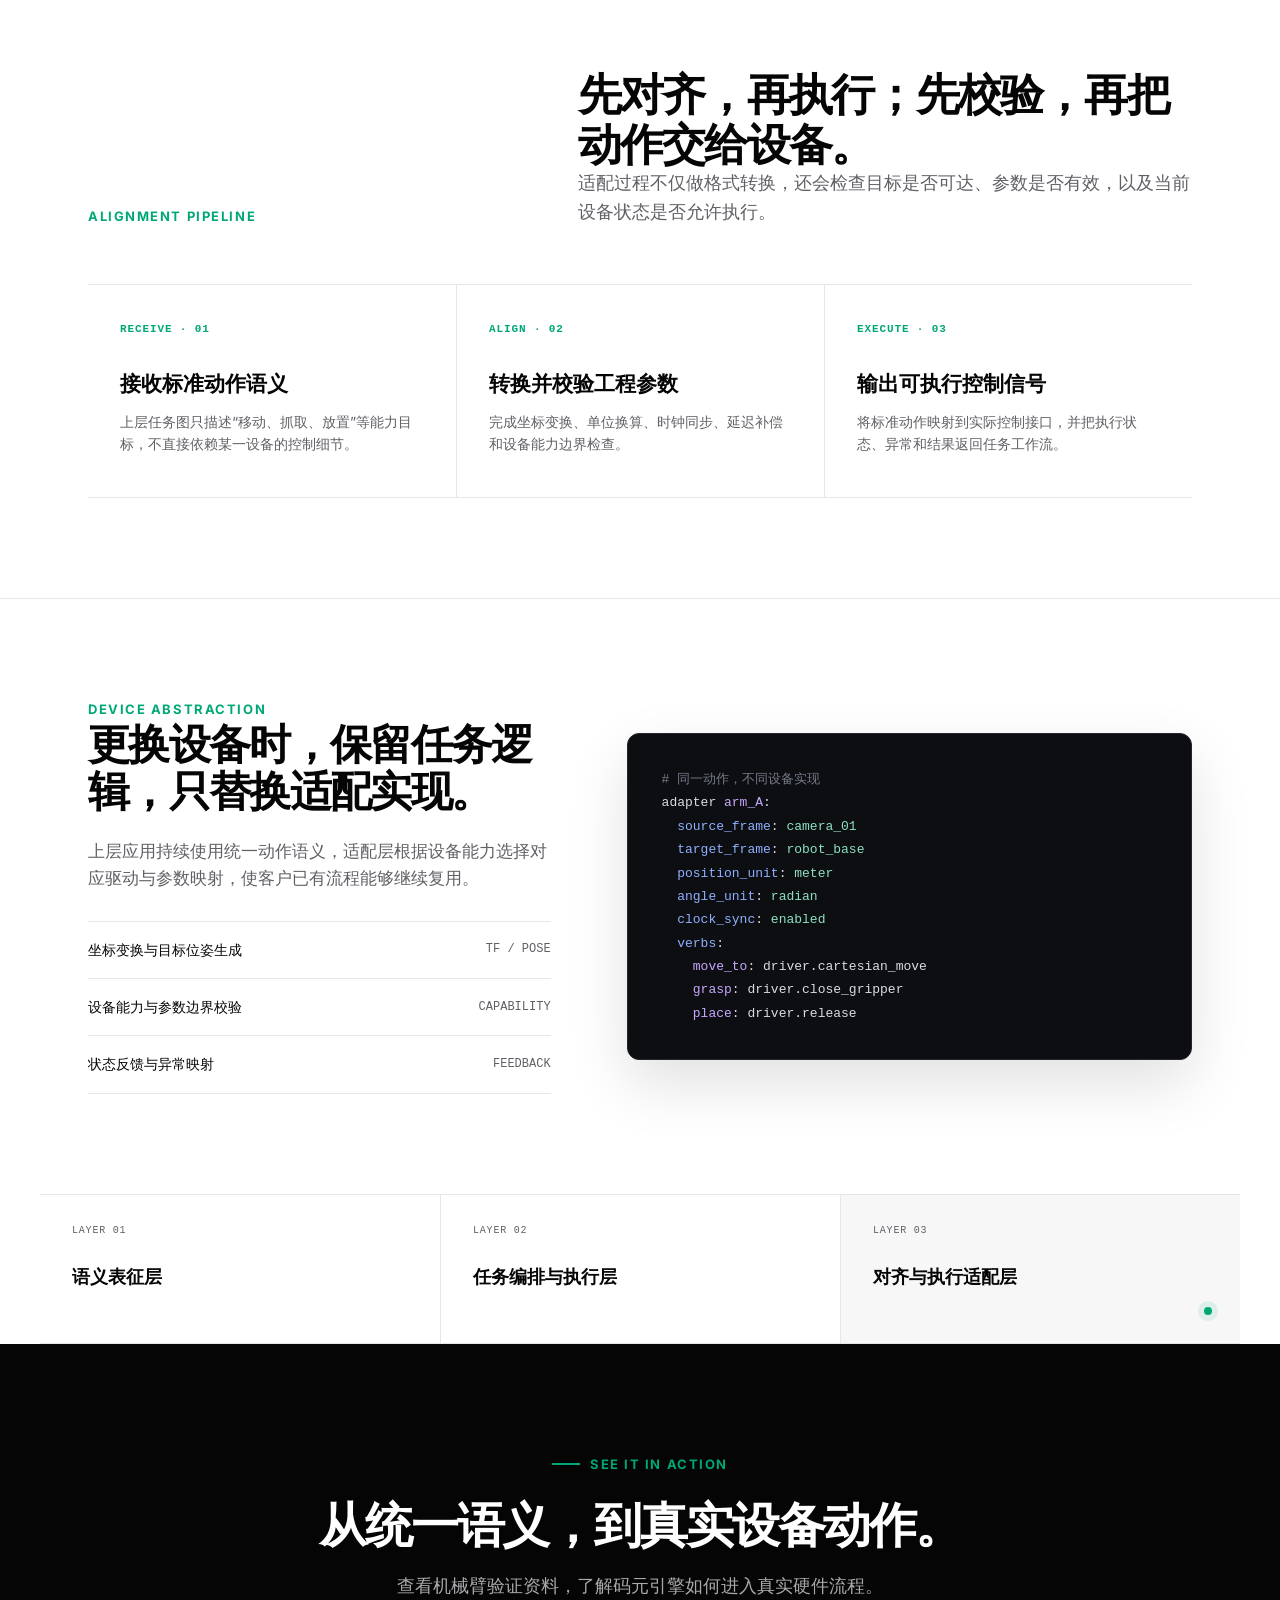
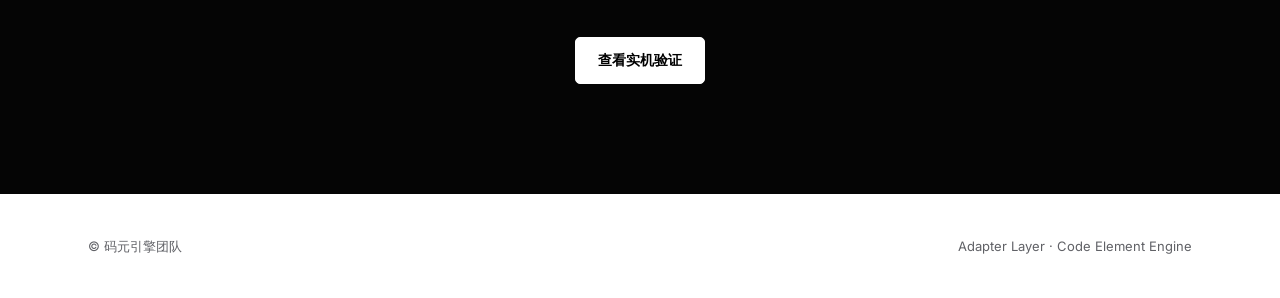
==== commit e2236fd8: "Refine validation content and payment demo flow" ====
--- a/adapter-layer.html
+++ b/adapter-layer.html
@@ -169,13 +169,13 @@
         <section class="next-cta">
             <div class="eyebrow">See it in action</div>
             <h2>从统一语义，到真实设备动作。</h2>
-            <p>查看机械臂与无人机验证资料，了解码元引擎如何进入真实硬件流程。</p>
+            <p>查看机械臂验证资料，了解码元引擎如何进入真实硬件流程。</p>
             <a class="button" href="validation.html">查看实机验证</a>
         </section>
     </main>
 
     <footer class="site-footer">
-        <div>© 2026 北京邮电大学 码元引擎团队</div>
+        <div>© 码元引擎团队</div>
         <div>Adapter Layer · Code Element Engine</div>
     </footer>
     <script src="layers.js"></script>
